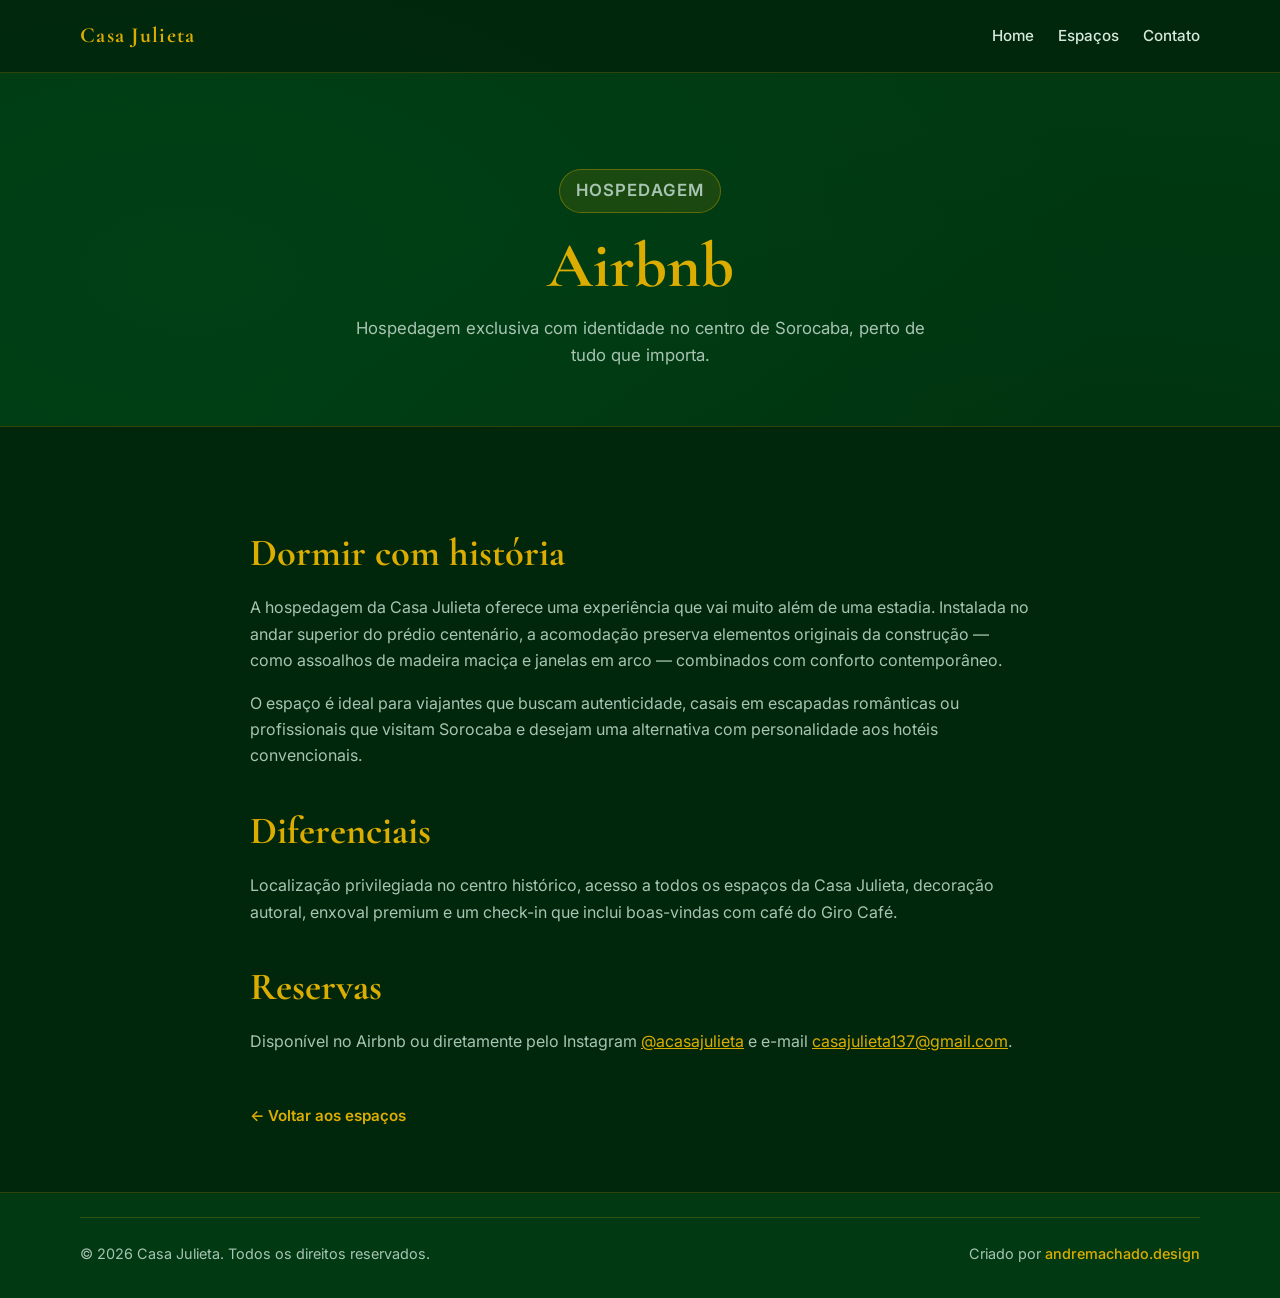
==== airbnb.html @ 2cb12a88 "feat: redesign elegante com páginas individuais, animações e Google Maps" ====
<!DOCTYPE html>
<html lang="pt-BR">
  <head>
    <meta charset="UTF-8" />
    <meta name="viewport" content="width=device-width, initial-scale=1.0" />
    <title>Hospedagem | Casa Julieta</title>
    <meta name="description" content="Hospedagem na Casa Julieta — Airbnb exclusivo com identidade no centro histórico de Sorocaba." />
    <link rel="preconnect" href="https://fonts.googleapis.com" />
    <link rel="preconnect" href="https://fonts.gstatic.com" crossorigin />
    <link href="https://fonts.googleapis.com/css2?family=Cormorant+Garamond:ital,wght@0,400;0,600;0,700;1,400&family=Inter:wght@400;500;600&display=swap" rel="stylesheet" />
    <link rel="stylesheet" href="styles.css" />
  </head>
  <body>
    <header class="site-header">
      <div class="container nav-bar">
        <a href="index.html" class="brand">Casa Julieta</a>
        <button class="menu-toggle" aria-label="Abrir menu">
          <span></span><span></span><span></span>
        </button>
        <nav class="main-nav">
          <a href="index.html">Home</a>
          <a href="index.html#espacos">Espaços</a>
          <a href="index.html#contato">Contato</a>
        </nav>
      </div>
    </header>

    <main>
      <section class="page-hero fade-up">
        <div class="container">
          <p class="tag">Hospedagem</p>
          <h1>Airbnb</h1>
          <p>Hospedagem exclusiva com identidade no centro de Sorocaba, perto de tudo que importa.</p>
        </div>
      </section>

      <section class="page-body section-alt">
        <div class="container fade-up">
          <h2>Dormir com história</h2>
          <p>
            A hospedagem da Casa Julieta oferece uma experiência que vai muito além de
            uma estadia. Instalada no andar superior do prédio centenário, a
            acomodação preserva elementos originais da construção — como assoalhos de
            madeira maciça e janelas em arco — combinados com conforto contemporâneo.
          </p>
          <p>
            O espaço é ideal para viajantes que buscam autenticidade, casais em
            escapadas românticas ou profissionais que visitam Sorocaba e desejam uma
            alternativa com personalidade aos hotéis convencionais.
          </p>

          <h2>Diferenciais</h2>
          <p>
            Localização privilegiada no centro histórico, acesso a todos os espaços da
            Casa Julieta, decoração autoral, enxoval premium e um check-in que
            inclui boas-vindas com café do Giro Café.
          </p>

          <h2>Reservas</h2>
          <p>
            Disponível no Airbnb ou diretamente pelo Instagram
            <a href="https://www.instagram.com/acasajulieta/" target="_blank" rel="noopener noreferrer" style="color: var(--gold);">@acasajulieta</a>
            e e-mail
            <a href="mailto:casajulieta137@gmail.com" style="color: var(--gold);">casajulieta137@gmail.com</a>.
          </p>

          <a href="index.html#espacos" class="back-link">&larr; Voltar aos espaços</a>
        </div>
      </section>
    </main>

    <footer class="site-footer">
      <div class="container footer-content">
        <p>&copy; <span id="year"></span> Casa Julieta. Todos os direitos reservados.</p>
        <p>Criado por <a href="https://andremachado.design" target="_blank" rel="noopener noreferrer">andremachado.design</a></p>
      </div>
    </footer>
    <script src="script.js"></script>
  </body>
</html>
---- styles.css ----
/* ===================================================
   Casa Julieta — Design System
   Verde veludo #003912 · Dourado #DBAD00
   =================================================== */

:root {
  --green: #003912;
  --green-deep: #00260c;
  --green-light: #004d1a;
  --green-soft: #d6e8dc;

  --gold: #DBAD00;
  --gold-light: #f5e7a3;
  --gold-dark: #b8920a;

  --bg: #003912;
  --bg-alt: #00260c;
  --text: #e8f2ec;
  --muted: #a8c4b2;
  --border: rgba(219, 173, 0, 0.22);
  --radius: 1rem;
}

/* ---- Reset ---- */
*, *::before, *::after { box-sizing: border-box; }
html { scroll-behavior: smooth; }
html, body { margin: 0; padding: 0; }

body {
  font-family: "Inter", system-ui, -apple-system, sans-serif;
  background: var(--bg);
  color: var(--text);
  line-height: 1.65;
  background-image:
    radial-gradient(ellipse at 15% 30%, rgba(0,77,26,0.35) 0%, transparent 60%),
    radial-gradient(ellipse at 85% 70%, rgba(0,38,12,0.45) 0%, transparent 60%);
  background-attachment: fixed;
  overflow-x: hidden;
}

img { max-width: 100%; display: block; }
a { color: inherit; }

/* ---- Typography ---- */
h1, h2, h3 {
  font-family: "Cormorant Garamond", Georgia, serif;
  font-weight: 700;
  line-height: 1.15;
}

.container {
  width: min(1120px, 90%);
  margin: 0 auto;
}

/* ---- Header ---- */
.site-header {
  position: sticky;
  top: 0;
  z-index: 100;
  background: rgba(0, 38, 12, 0.92);
  backdrop-filter: blur(14px);
  border-bottom: 1px solid var(--border);
  transition: background 0.4s;
}

.nav-bar {
  display: flex;
  align-items: center;
  justify-content: space-between;
  min-height: 72px;
}

.brand {
  font-family: "Cormorant Garamond", Georgia, serif;
  font-size: 1.35rem;
  font-weight: 700;
  color: var(--gold);
  text-decoration: none;
  letter-spacing: 0.06em;
  transition: opacity 0.3s;
}
.brand:hover { opacity: 0.8; }

.main-nav {
  display: flex;
  gap: 1.5rem;
}

.main-nav a {
  color: var(--green-soft);
  text-decoration: none;
  font-weight: 500;
  font-size: 0.95rem;
  position: relative;
  transition: color 0.3s;
}
.main-nav a::after {
  content: "";
  position: absolute;
  bottom: -4px;
  left: 0;
  width: 0;
  height: 1.5px;
  background: var(--gold);
  transition: width 0.35s ease;
}
.main-nav a:hover { color: var(--gold); }
.main-nav a:hover::after { width: 100%; }

/* Mobile menu */
.menu-toggle {
  display: none;
  background: none;
  border: none;
  cursor: pointer;
  flex-direction: column;
  gap: 5px;
  padding: 6px;
}
.menu-toggle span {
  display: block;
  width: 24px;
  height: 2px;
  background: var(--gold);
  border-radius: 2px;
  transition: transform 0.3s, opacity 0.3s;
}

/* ---- Hero ---- */
.hero {
  padding: 7rem 0 5rem;
  position: relative;
}

.hero-content {
  max-width: 720px;
}

.tag {
  display: inline-block;
  margin: 0 0 1.25rem;
  padding: 0.45rem 1rem;
  border-radius: 999px;
  background: rgba(219, 173, 0, 0.12);
  border: 1px solid rgba(219, 173, 0, 0.35);
  color: var(--gold);
  font-weight: 600;
  font-size: 0.8rem;
  letter-spacing: 0.06em;
  text-transform: uppercase;
}

h1 {
  font-size: clamp(2.6rem, 5vw, 4.2rem);
  color: var(--gold);
  margin: 0 0 1rem;
}

.hero-sub {
  color: var(--muted);
  font-size: 1.1rem;
  max-width: 56ch;
}

.hero-actions {
  margin-top: 2rem;
  display: flex;
  gap: 1rem;
  flex-wrap: wrap;
}

.hero-ornament {
  position: absolute;
  right: 5%;
  bottom: -40px;
  width: 180px;
  height: 180px;
  border-radius: 50%;
  border: 1px solid rgba(219, 173, 0, 0.12);
  pointer-events: none;
  animation: ornPulse 6s ease-in-out infinite;
}

@keyframes ornPulse {
  0%, 100% { transform: scale(1); opacity: 0.3; }
  50% { transform: scale(1.15); opacity: 0.08; }
}

/* ---- Buttons ---- */
.btn {
  display: inline-block;
  padding: 0.8rem 1.6rem;
  border-radius: var(--radius);
  font-weight: 600;
  font-size: 0.95rem;
  text-decoration: none;
  border: 1px solid transparent;
  cursor: pointer;
  transition: all 0.35s ease;
  position: relative;
  overflow: hidden;
}

.btn-gold {
  background: var(--gold);
  color: var(--green);
}
.btn-gold:hover {
  background: var(--gold-dark);
  transform: translateY(-2px);
  box-shadow: 0 6px 20px rgba(219, 173, 0, 0.25);
}

.btn-outline {
  background: transparent;
  color: var(--gold);
  border-color: var(--gold);
}
.btn-outline:hover {
  background: rgba(219, 173, 0, 0.1);
  transform: translateY(-2px);
  box-shadow: 0 6px 20px rgba(219, 173, 0, 0.12);
}

/* ---- Sections ---- */
.section {
  padding: 5.5rem 0;
}

.section-alt {
  background: var(--bg-alt);
  border-top: 1px solid var(--border);
  border-bottom: 1px solid var(--border);
}

.section-label {
  display: inline-block;
  font-size: 0.75rem;
  font-weight: 600;
  text-transform: uppercase;
  letter-spacing: 0.12em;
  color: var(--gold);
  margin-bottom: 0.6rem;
}

h2 {
  font-size: clamp(1.8rem, 3vw, 2.6rem);
  color: var(--gold);
  margin: 0 0 1.2rem;
}

.about-text {
  max-width: 68ch;
}
.about-text p {
  color: var(--muted);
}

/* ---- Grid / Cards ---- */
.grid {
  margin-top: 2rem;
  display: grid;
  grid-template-columns: repeat(auto-fit, minmax(280px, 1fr));
  gap: 1.25rem;
}

.card {
  display: flex;
  flex-direction: column;
  background: rgba(255, 255, 255, 0.04);
  border: 1px solid rgba(219, 173, 0, 0.2);
  border-radius: var(--radius);
  padding: 1.6rem;
  text-decoration: none;
  transition: transform 0.4s ease, border-color 0.3s, box-shadow 0.4s;
}
.card:hover {
  transform: translateY(-6px);
  border-color: var(--gold);
  box-shadow: 0 12px 32px rgba(219, 173, 0, 0.12);
}

.card-icon {
  font-size: 2rem;
  margin-bottom: 0.75rem;
  display: block;
  transition: transform 0.4s;
}
.card:hover .card-icon { transform: scale(1.15); }

.card h3 {
  font-size: 1.35rem;
  color: var(--gold);
  margin: 0 0 0.5rem;
}

.card p {
  color: var(--muted);
  margin: 0 0 auto;
  padding-bottom: 1rem;
}

.card-link {
  color: var(--gold);
  font-weight: 600;
  font-size: 0.9rem;
  opacity: 0;
  transform: translateX(-8px);
  transition: opacity 0.35s, transform 0.35s;
}
.card:hover .card-link {
  opacity: 1;
  transform: translateX(0);
}

.card-soon {
  border-style: dashed;
  opacity: 0.65;
}

/* ---- Map ---- */
.map-wrapper {
  margin-top: 2rem;
  border-radius: var(--radius);
  overflow: hidden;
  border: 1px solid var(--border);
}
.map-wrapper iframe {
  display: block;
  width: 100%;
}

/* ---- Contact ---- */
.contact-list {
  list-style: none;
  padding: 0;
  margin-top: 1.5rem;
}
.contact-list li {
  margin-bottom: 0.85rem;
  color: var(--muted);
}
.contact-list li strong {
  display: block;
  color: var(--text);
  font-size: 0.85rem;
  text-transform: uppercase;
  letter-spacing: 0.08em;
  margin-bottom: 0.15rem;
}
.contact-list a {
  color: var(--gold);
  text-decoration: none;
  font-weight: 500;
  transition: opacity 0.3s;
}
.contact-list a:hover { opacity: 0.75; }

/* ---- Footer ---- */
.site-footer {
  padding: 1.5rem 0 2rem;
}

.footer-content {
  display: flex;
  align-items: center;
  justify-content: space-between;
  flex-wrap: wrap;
  gap: 0.5rem;
  border-top: 1px solid var(--border);
  padding-top: 1.5rem;
  color: var(--muted);
  font-size: 0.9rem;
}
.footer-content p { margin: 0; }
.footer-content a {
  color: var(--gold);
  text-decoration: none;
  font-weight: 500;
  transition: opacity 0.3s;
}
.footer-content a:hover { opacity: 0.75; }

/* ---- Sub-page layout ---- */
.page-hero {
  padding: 6rem 0 3.5rem;
  text-align: center;
}
.page-hero .tag { margin-bottom: 1rem; }
.page-hero h1 { margin-bottom: 0.75rem; }
.page-hero p {
  max-width: 52ch;
  margin: 0 auto;
  color: var(--muted);
  font-size: 1.05rem;
}

.page-body {
  padding: 4rem 0;
}
.page-body .container {
  max-width: 780px;
}
.page-body p {
  color: var(--muted);
  margin-bottom: 1rem;
}
.page-body h2 {
  margin-top: 2.5rem;
}

.back-link {
  display: inline-flex;
  align-items: center;
  gap: 0.4rem;
  color: var(--gold);
  text-decoration: none;
  font-weight: 600;
  font-size: 0.95rem;
  margin-top: 2rem;
  transition: gap 0.3s;
}
.back-link:hover { gap: 0.7rem; }

/* ---- Animations ---- */
.fade-up {
  opacity: 0;
  transform: translateY(30px);
  transition: opacity 0.7s ease, transform 0.7s ease;
}
.fade-up.visible {
  opacity: 1;
  transform: translateY(0);
}

/* stagger children */
.grid .fade-up:nth-child(2) { transition-delay: 0.08s; }
.grid .fade-up:nth-child(3) { transition-delay: 0.16s; }
.grid .fade-up:nth-child(4) { transition-delay: 0.24s; }
.grid .fade-up:nth-child(5) { transition-delay: 0.32s; }
.grid .fade-up:nth-child(6) { transition-delay: 0.40s; }

/* page transition */
body {
  animation: pageIn 0.5s ease both;
}
@keyframes pageIn {
  from { opacity: 0; transform: translateY(12px); }
  to   { opacity: 1; transform: translateY(0); }
}

/* ---- Responsive ---- */
@media (max-width: 768px) {
  .menu-toggle { display: flex; }

  .main-nav {
    position: fixed;
    inset: 0;
    background: rgba(0, 38, 12, 0.97);
    backdrop-filter: blur(12px);
    flex-direction: column;
    align-items: center;
    justify-content: center;
    gap: 2rem;
    opacity: 0;
    pointer-events: none;
    transition: opacity 0.4s;
    z-index: 99;
  }
  .main-nav.open {
    opacity: 1;
    pointer-events: all;
  }
  .main-nav a {
    font-size: 1.3rem;
  }

  .hero { padding: 5rem 0 3.5rem; }
  h1 { font-size: clamp(2rem, 6vw, 3rem); }
  .hero-ornament { display: none; }

  .grid {
    grid-template-columns: 1fr;
  }

  .footer-content {
    flex-direction: column;
    text-align: center;
  }
}
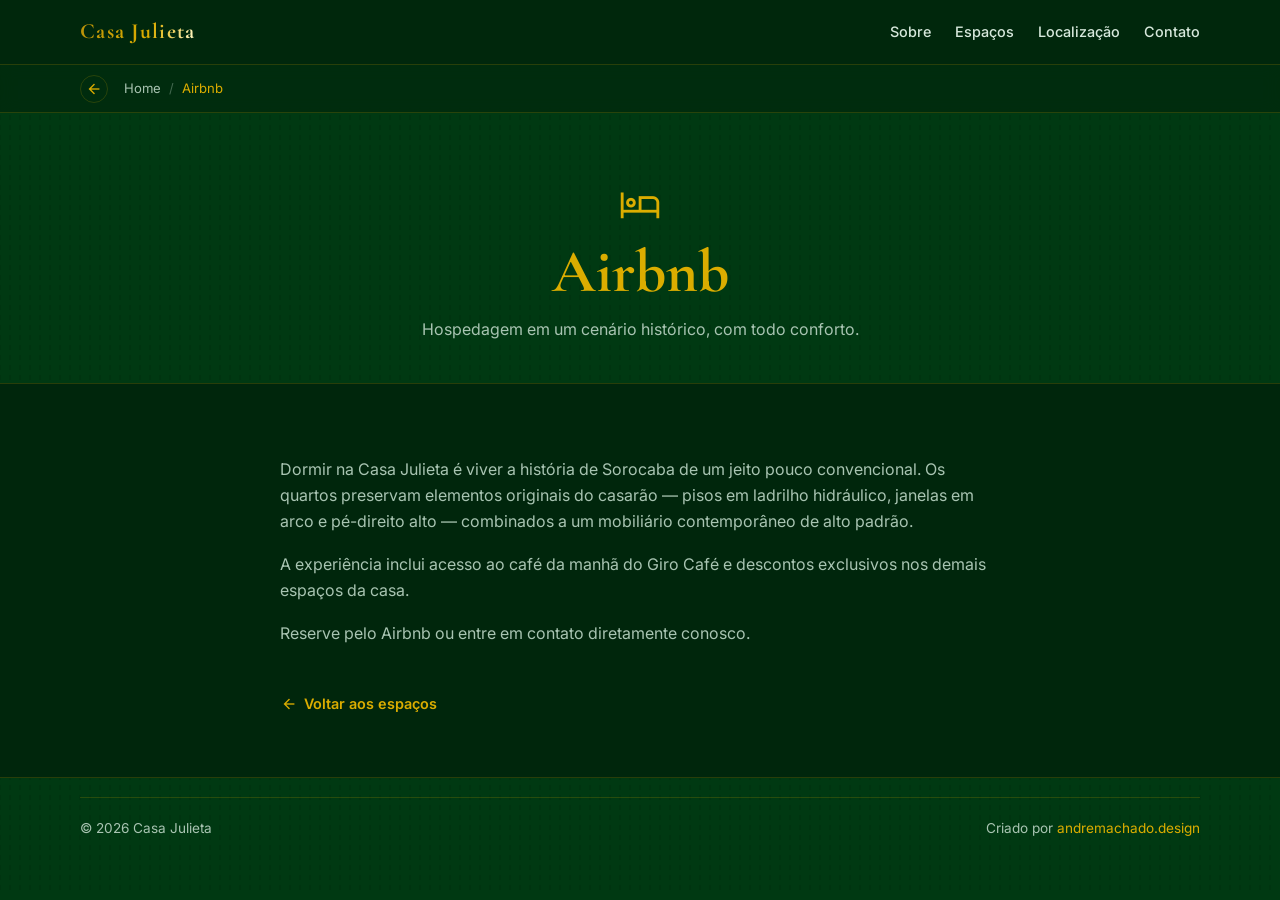
==== commit 9f2ef311: "Redesign: velvet canvas, button glow, breadcrumb, Material icons, minimalista" ====
--- a/airbnb.html
+++ b/airbnb.html
@@ -1,80 +1,71 @@
 <!DOCTYPE html>
 <html lang="pt-BR">
-  <head>
-    <meta charset="UTF-8" />
-    <meta name="viewport" content="width=device-width, initial-scale=1.0" />
-    <title>Hospedagem | Casa Julieta</title>
-    <meta name="description" content="Hospedagem na Casa Julieta — Airbnb exclusivo com identidade no centro histórico de Sorocaba." />
-    <link rel="preconnect" href="https://fonts.googleapis.com" />
-    <link rel="preconnect" href="https://fonts.gstatic.com" crossorigin />
-    <link href="https://fonts.googleapis.com/css2?family=Cormorant+Garamond:ital,wght@0,400;0,600;0,700;1,400&family=Inter:wght@400;500;600&display=swap" rel="stylesheet" />
-    <link rel="stylesheet" href="styles.css" />
-  </head>
-  <body>
-    <header class="site-header">
-      <div class="container nav-bar">
-        <a href="index.html" class="brand">Casa Julieta</a>
-        <button class="menu-toggle" aria-label="Abrir menu">
-          <span></span><span></span><span></span>
-        </button>
-        <nav class="main-nav">
-          <a href="index.html">Home</a>
-          <a href="index.html#espacos">Espaços</a>
-          <a href="index.html#contato">Contato</a>
-        </nav>
+<head>
+  <meta charset="UTF-8" />
+  <meta name="viewport" content="width=device-width, initial-scale=1.0" />
+  <title>Airbnb — Casa Julieta</title>
+  <link rel="preconnect" href="https://fonts.googleapis.com" />
+  <link rel="preconnect" href="https://fonts.gstatic.com" crossorigin />
+  <link href="https://fonts.googleapis.com/css2?family=Cormorant+Garamond:wght@400;600;700&family=Inter:wght@400;500;600;700&display=swap" rel="stylesheet" />
+  <link rel="stylesheet" href="styles.css" />
+</head>
+<body>
+  <canvas id="velvet-canvas"></canvas>
+
+  <header class="site-header">
+    <div class="container nav-bar">
+      <a href="index.html" class="brand">Casa Julieta</a>
+      <nav class="main-nav" id="nav">
+        <a href="index.html#sobre">Sobre</a>
+        <a href="index.html#espacos">Espaços</a>
+        <a href="index.html#localizacao">Localização</a>
+        <a href="index.html#contato">Contato</a>
+      </nav>
+      <button class="menu-toggle" id="menuToggle" aria-label="Menu">
+        <span></span><span></span><span></span>
+      </button>
+    </div>
+  </header>
+
+  <div class="breadcrumb-bar">
+    <div class="container">
+      <nav class="breadcrumb">
+        <a href="index.html" class="back-arrow"><span class="icon" style="font-size:18px">arrow_back</span></a>
+        <a href="index.html">Home</a>
+        <span class="sep">/</span>
+        <span class="current">Airbnb</span>
+      </nav>
+    </div>
+  </div>
+
+  <main>
+    <section class="page-hero fade-up">
+      <div class="container">
+        <span class="icon" style="font-size:42px;color:var(--gold);display:block;margin-bottom:0.6rem">hotel</span>
+        <h1>Airbnb</h1>
+        <p>Hospedagem em um cenário histórico, com todo conforto.</p>
       </div>
-    </header>
+    </section>
 
-    <main>
-      <section class="page-hero fade-up">
-        <div class="container">
-          <p class="tag">Hospedagem</p>
-          <h1>Airbnb</h1>
-          <p>Hospedagem exclusiva com identidade no centro de Sorocaba, perto de tudo que importa.</p>
-        </div>
-      </section>
+    <section class="page-body section-alt">
+      <div class="container fade-up">
+        <p>Dormir na Casa Julieta é viver a história de Sorocaba de um jeito pouco convencional. Os quartos preservam elementos originais do casarão — pisos em ladrilho hidráulico, janelas em arco e pé-direito alto — combinados a um mobiliário contemporâneo de alto padrão.</p>
+        <p>A experiência inclui acesso ao café da manhã do Giro Café e descontos exclusivos nos demais espaços da casa.</p>
+        <p>Reserve pelo Airbnb ou entre em contato diretamente conosco.</p>
+        <a href="index.html#espacos" class="back-link">
+          <span class="icon" style="font-size:18px">arrow_back</span> Voltar aos espaços
+        </a>
+      </div>
+    </section>
+  </main>
 
-      <section class="page-body section-alt">
-        <div class="container fade-up">
-          <h2>Dormir com história</h2>
-          <p>
-            A hospedagem da Casa Julieta oferece uma experiência que vai muito além de
-            uma estadia. Instalada no andar superior do prédio centenário, a
-            acomodação preserva elementos originais da construção — como assoalhos de
-            madeira maciça e janelas em arco — combinados com conforto contemporâneo.
-          </p>
-          <p>
-            O espaço é ideal para viajantes que buscam autenticidade, casais em
-            escapadas românticas ou profissionais que visitam Sorocaba e desejam uma
-            alternativa com personalidade aos hotéis convencionais.
-          </p>
+  <footer class="site-footer">
+    <div class="container footer-content">
+      <p>&copy; <span id="year"></span> Casa Julieta</p>
+      <p>Criado por <a href="https://andremachado.design" target="_blank" rel="noopener">andremachado.design</a></p>
+    </div>
+  </footer>
 
-          <h2>Diferenciais</h2>
-          <p>
-            Localização privilegiada no centro histórico, acesso a todos os espaços da
-            Casa Julieta, decoração autoral, enxoval premium e um check-in que
-            inclui boas-vindas com café do Giro Café.
-          </p>
-
-          <h2>Reservas</h2>
-          <p>
-            Disponível no Airbnb ou diretamente pelo Instagram
-            <a href="https://www.instagram.com/acasajulieta/" target="_blank" rel="noopener noreferrer" style="color: var(--gold);">@acasajulieta</a>
-            e e-mail
-            <a href="mailto:casajulieta137@gmail.com" style="color: var(--gold);">casajulieta137@gmail.com</a>.
-          </p>
-
-          <a href="index.html#espacos" class="back-link">&larr; Voltar aos espaços</a>
-        </div>
-      </section>
-    </main>
-
-    <footer class="site-footer">
-      <div class="container footer-content">
-        <p>&copy; <span id="year"></span> Casa Julieta. Todos os direitos reservados.</p>
-        <p>Criado por <a href="https://andremachado.design" target="_blank" rel="noopener noreferrer">andremachado.design</a></p>
-      </div>
-    </footer>
-    <script src="script.js"></script>
-  </body>
+  <script src="script.js"></script>
+</body>
 </html>
--- a/styles.css
+++ b/styles.css
@@ -1,7 +1,9 @@
 /* ===================================================
-   Casa Julieta — Design System
+   Casa Julieta — Minimal Luxury Design System
    Verde veludo #003912 · Dourado #DBAD00
    =================================================== */
+
+@import url('https://fonts.googleapis.com/css2?family=Material+Symbols+Outlined:opsz,wght,FILL,GRAD@20..48,100..700,0..1,-50..200&display=swap');
 
 :root {
   --green: #003912;
@@ -17,8 +19,8 @@
   --bg-alt: #00260c;
   --text: #e8f2ec;
   --muted: #a8c4b2;
-  --border: rgba(219, 173, 0, 0.22);
-  --radius: 1rem;
+  --border: rgba(219, 173, 0, 0.18);
+  --radius: 0.75rem;
 }
 
 /* ---- Reset ---- */
@@ -31,15 +33,43 @@
   background: var(--bg);
   color: var(--text);
   line-height: 1.65;
-  background-image:
-    radial-gradient(ellipse at 15% 30%, rgba(0,77,26,0.35) 0%, transparent 60%),
-    radial-gradient(ellipse at 85% 70%, rgba(0,38,12,0.45) 0%, transparent 60%);
-  background-attachment: fixed;
   overflow-x: hidden;
+  position: relative;
+}
+
+/* Velvet canvas — rendered by JS behind everything */
+#velvet-canvas {
+  position: fixed;
+  inset: 0;
+  z-index: 0;
+  pointer-events: none;
+}
+
+/* Everything else sits above the canvas */
+.site-header, main, .site-footer, .breadcrumb-bar {
+  position: relative;
+  z-index: 1;
 }
 
 img { max-width: 100%; display: block; }
 a { color: inherit; }
+
+/* ---- Material Icon helper ---- */
+.icon {
+  font-family: 'Material Symbols Outlined';
+  font-weight: normal;
+  font-style: normal;
+  font-size: 24px;
+  line-height: 1;
+  letter-spacing: normal;
+  text-transform: none;
+  display: inline-block;
+  white-space: nowrap;
+  word-wrap: normal;
+  direction: ltr;
+  -webkit-font-smoothing: antialiased;
+  font-feature-settings: 'liga';
+}
 
 /* ---- Typography ---- */
 h1, h2, h3 {
@@ -61,26 +91,44 @@
   background: rgba(0, 38, 12, 0.92);
   backdrop-filter: blur(14px);
   border-bottom: 1px solid var(--border);
-  transition: background 0.4s;
 }
 
 .nav-bar {
   display: flex;
   align-items: center;
   justify-content: space-between;
-  min-height: 72px;
-}
-
+  min-height: 64px;
+}
+
+/* Brand with gold shimmer effect */
 .brand {
   font-family: "Cormorant Garamond", Georgia, serif;
   font-size: 1.35rem;
   font-weight: 700;
-  color: var(--gold);
   text-decoration: none;
   letter-spacing: 0.06em;
-  transition: opacity 0.3s;
-}
-.brand:hover { opacity: 0.8; }
+  position: relative;
+  background: linear-gradient(
+    105deg,
+    var(--gold-dark) 0%,
+    var(--gold) 25%,
+    #fff5c0 40%,
+    var(--gold) 55%,
+    var(--gold-dark) 80%,
+    var(--gold) 100%
+  );
+  background-size: 250% 100%;
+  -webkit-background-clip: text;
+  background-clip: text;
+  -webkit-text-fill-color: transparent;
+  animation: goldShimmer 4s ease-in-out infinite;
+}
+
+@keyframes goldShimmer {
+  0%   { background-position: 100% 50%; }
+  50%  { background-position: 0% 50%; }
+  100% { background-position: 100% 50%; }
+}
 
 .main-nav {
   display: flex;
@@ -91,19 +139,17 @@
   color: var(--green-soft);
   text-decoration: none;
   font-weight: 500;
-  font-size: 0.95rem;
+  font-size: 0.9rem;
   position: relative;
   transition: color 0.3s;
 }
 .main-nav a::after {
   content: "";
   position: absolute;
-  bottom: -4px;
-  left: 0;
-  width: 0;
-  height: 1.5px;
+  bottom: -4px; left: 0;
+  width: 0; height: 1px;
   background: var(--gold);
-  transition: width 0.35s ease;
+  transition: width 0.3s ease;
 }
 .main-nav a:hover { color: var(--gold); }
 .main-nav a:hover::after { width: 100%; }
@@ -120,96 +166,132 @@
 }
 .menu-toggle span {
   display: block;
-  width: 24px;
-  height: 2px;
+  width: 22px; height: 2px;
   background: var(--gold);
   border-radius: 2px;
   transition: transform 0.3s, opacity 0.3s;
 }
 
+/* ---- Breadcrumb ---- */
+.breadcrumb-bar {
+  padding: 0.6rem 0;
+  border-bottom: 1px solid var(--border);
+  background: rgba(0, 38, 12, 0.6);
+  backdrop-filter: blur(8px);
+}
+
+.breadcrumb {
+  display: flex;
+  align-items: center;
+  gap: 0.5rem;
+  font-size: 0.82rem;
+  color: var(--muted);
+}
+
+.breadcrumb a {
+  color: var(--muted);
+  text-decoration: none;
+  transition: color 0.2s;
+}
+.breadcrumb a:hover { color: var(--gold); }
+
+.breadcrumb .sep { opacity: 0.4; }
+.breadcrumb .current { color: var(--gold); }
+
+.breadcrumb .back-arrow {
+  display: inline-flex;
+  align-items: center;
+  justify-content: center;
+  width: 28px; height: 28px;
+  border-radius: 50%;
+  border: 1px solid var(--border);
+  color: var(--gold);
+  margin-right: 0.5rem;
+  transition: background 0.2s, border-color 0.2s;
+  text-decoration: none;
+  font-size: 18px;
+}
+.breadcrumb .back-arrow:hover {
+  background: rgba(219, 173, 0, 0.1);
+  border-color: var(--gold);
+}
+
 /* ---- Hero ---- */
 .hero {
-  padding: 7rem 0 5rem;
-  position: relative;
-}
-
-.hero-content {
-  max-width: 720px;
-}
+  padding: 6rem 0 4rem;
+}
+
+.hero-content { max-width: 680px; }
 
 .tag {
   display: inline-block;
-  margin: 0 0 1.25rem;
-  padding: 0.45rem 1rem;
+  margin: 0 0 1rem;
+  padding: 0.35rem 0.85rem;
   border-radius: 999px;
-  background: rgba(219, 173, 0, 0.12);
-  border: 1px solid rgba(219, 173, 0, 0.35);
+  background: rgba(219, 173, 0, 0.1);
+  border: 1px solid rgba(219, 173, 0, 0.3);
   color: var(--gold);
   font-weight: 600;
-  font-size: 0.8rem;
-  letter-spacing: 0.06em;
+  font-size: 0.75rem;
+  letter-spacing: 0.08em;
   text-transform: uppercase;
 }
 
 h1 {
-  font-size: clamp(2.6rem, 5vw, 4.2rem);
-  color: var(--gold);
-  margin: 0 0 1rem;
+  font-size: clamp(2.4rem, 5vw, 3.8rem);
+  color: var(--gold);
+  margin: 0 0 0.8rem;
 }
 
 .hero-sub {
   color: var(--muted);
-  font-size: 1.1rem;
-  max-width: 56ch;
+  font-size: 1.05rem;
+  max-width: 52ch;
 }
 
 .hero-actions {
-  margin-top: 2rem;
+  margin-top: 1.8rem;
   display: flex;
   gap: 1rem;
   flex-wrap: wrap;
 }
 
-.hero-ornament {
-  position: absolute;
-  right: 5%;
-  bottom: -40px;
-  width: 180px;
-  height: 180px;
-  border-radius: 50%;
-  border: 1px solid rgba(219, 173, 0, 0.12);
-  pointer-events: none;
-  animation: ornPulse 6s ease-in-out infinite;
-}
-
-@keyframes ornPulse {
-  0%, 100% { transform: scale(1); opacity: 0.3; }
-  50% { transform: scale(1.15); opacity: 0.08; }
-}
-
-/* ---- Buttons ---- */
+/* ---- Buttons with cursor-follow glow ---- */
 .btn {
   display: inline-block;
-  padding: 0.8rem 1.6rem;
+  padding: 0.75rem 1.5rem;
   border-radius: var(--radius);
   font-weight: 600;
-  font-size: 0.95rem;
+  font-size: 0.9rem;
   text-decoration: none;
   border: 1px solid transparent;
   cursor: pointer;
-  transition: all 0.35s ease;
   position: relative;
   overflow: hidden;
-}
+  transition: transform 0.2s ease, box-shadow 0.2s ease;
+}
+
+.btn .glow {
+  position: absolute;
+  width: 120px; height: 120px;
+  border-radius: 50%;
+  background: radial-gradient(circle, rgba(255,255,255,0.55) 0%, transparent 70%);
+  pointer-events: none;
+  transform: translate(-50%, -50%);
+  opacity: 0;
+  transition: opacity 0.05s;
+  mix-blend-mode: overlay;
+}
+
+.btn:hover .glow { opacity: 1; }
 
 .btn-gold {
   background: var(--gold);
   color: var(--green);
 }
 .btn-gold:hover {
-  background: var(--gold-dark);
-  transform: translateY(-2px);
-  box-shadow: 0 6px 20px rgba(219, 173, 0, 0.25);
+  transform: translateY(-1px);
+  box-shadow: 0 4px 16px rgba(219, 173, 0, 0.3);
 }
 
 .btn-outline {
@@ -218,14 +300,13 @@
   border-color: var(--gold);
 }
 .btn-outline:hover {
-  background: rgba(219, 173, 0, 0.1);
-  transform: translateY(-2px);
-  box-shadow: 0 6px 20px rgba(219, 173, 0, 0.12);
+  transform: translateY(-1px);
+  box-shadow: 0 4px 16px rgba(219, 173, 0, 0.15);
 }
 
 /* ---- Sections ---- */
 .section {
-  padding: 5.5rem 0;
+  padding: 5rem 0;
 }
 
 .section-alt {
@@ -236,78 +317,77 @@
 
 .section-label {
   display: inline-block;
-  font-size: 0.75rem;
+  font-size: 0.7rem;
   font-weight: 600;
   text-transform: uppercase;
-  letter-spacing: 0.12em;
-  color: var(--gold);
-  margin-bottom: 0.6rem;
+  letter-spacing: 0.14em;
+  color: var(--gold);
+  margin-bottom: 0.4rem;
 }
 
 h2 {
-  font-size: clamp(1.8rem, 3vw, 2.6rem);
-  color: var(--gold);
-  margin: 0 0 1.2rem;
-}
-
-.about-text {
-  max-width: 68ch;
-}
-.about-text p {
-  color: var(--muted);
-}
+  font-size: clamp(1.8rem, 3vw, 2.4rem);
+  color: var(--gold);
+  margin: 0 0 1rem;
+}
+
+.about-text { max-width: 62ch; }
+.about-text p { color: var(--muted); }
 
 /* ---- Grid / Cards ---- */
 .grid {
   margin-top: 2rem;
   display: grid;
   grid-template-columns: repeat(auto-fit, minmax(280px, 1fr));
-  gap: 1.25rem;
+  gap: 1.1rem;
 }
 
 .card {
   display: flex;
   flex-direction: column;
-  background: rgba(255, 255, 255, 0.04);
-  border: 1px solid rgba(219, 173, 0, 0.2);
+  background: rgba(255, 255, 255, 0.03);
+  border: 1px solid rgba(219, 173, 0, 0.15);
   border-radius: var(--radius);
-  padding: 1.6rem;
-  text-decoration: none;
-  transition: transform 0.4s ease, border-color 0.3s, box-shadow 0.4s;
+  padding: 1.5rem;
+  text-decoration: none;
+  transition: transform 0.35s ease, border-color 0.25s, box-shadow 0.35s;
 }
 .card:hover {
-  transform: translateY(-6px);
+  transform: translateY(-5px);
   border-color: var(--gold);
-  box-shadow: 0 12px 32px rgba(219, 173, 0, 0.12);
+  box-shadow: 0 10px 28px rgba(219, 173, 0, 0.1);
 }
 
 .card-icon {
-  font-size: 2rem;
-  margin-bottom: 0.75rem;
+  font-size: 28px;
+  color: var(--gold);
+  margin-bottom: 0.6rem;
   display: block;
-  transition: transform 0.4s;
-}
-.card:hover .card-icon { transform: scale(1.15); }
+  opacity: 0.85;
+  transition: transform 0.3s, opacity 0.3s;
+}
+.card:hover .card-icon { transform: scale(1.1); opacity: 1; }
 
 .card h3 {
-  font-size: 1.35rem;
-  color: var(--gold);
-  margin: 0 0 0.5rem;
+  font-size: 1.25rem;
+  color: var(--gold);
+  margin: 0 0 0.4rem;
 }
 
 .card p {
   color: var(--muted);
   margin: 0 0 auto;
-  padding-bottom: 1rem;
+  padding-bottom: 0.8rem;
+  font-size: 0.92rem;
 }
 
 .card-link {
   color: var(--gold);
   font-weight: 600;
-  font-size: 0.9rem;
+  font-size: 0.85rem;
   opacity: 0;
-  transform: translateX(-8px);
-  transition: opacity 0.35s, transform 0.35s;
+  transform: translateX(-6px);
+  transition: opacity 0.3s, transform 0.3s;
 }
 .card:hover .card-link {
   opacity: 1;
@@ -316,51 +396,45 @@
 
 .card-soon {
   border-style: dashed;
-  opacity: 0.65;
+  opacity: 0.55;
 }
 
 /* ---- Map ---- */
 .map-wrapper {
-  margin-top: 2rem;
+  margin-top: 1.5rem;
   border-radius: var(--radius);
   overflow: hidden;
   border: 1px solid var(--border);
 }
-.map-wrapper iframe {
-  display: block;
-  width: 100%;
-}
+.map-wrapper iframe { display: block; width: 100%; }
 
 /* ---- Contact ---- */
 .contact-list {
   list-style: none;
   padding: 0;
-  margin-top: 1.5rem;
+  margin-top: 1rem;
 }
 .contact-list li {
-  margin-bottom: 0.85rem;
+  margin-bottom: 0.75rem;
   color: var(--muted);
 }
 .contact-list li strong {
   display: block;
   color: var(--text);
-  font-size: 0.85rem;
+  font-size: 0.8rem;
   text-transform: uppercase;
   letter-spacing: 0.08em;
-  margin-bottom: 0.15rem;
+  margin-bottom: 0.1rem;
 }
 .contact-list a {
   color: var(--gold);
   text-decoration: none;
-  font-weight: 500;
-  transition: opacity 0.3s;
+  transition: opacity 0.2s;
 }
 .contact-list a:hover { opacity: 0.75; }
 
 /* ---- Footer ---- */
-.site-footer {
-  padding: 1.5rem 0 2rem;
-}
+.site-footer { padding: 1.2rem 0 1.5rem; }
 
 .footer-content {
   display: flex;
@@ -369,84 +443,68 @@
   flex-wrap: wrap;
   gap: 0.5rem;
   border-top: 1px solid var(--border);
-  padding-top: 1.5rem;
-  color: var(--muted);
-  font-size: 0.9rem;
+  padding-top: 1.2rem;
+  color: var(--muted);
+  font-size: 0.85rem;
 }
 .footer-content p { margin: 0; }
 .footer-content a {
   color: var(--gold);
   text-decoration: none;
-  font-weight: 500;
-  transition: opacity 0.3s;
+  transition: opacity 0.2s;
 }
 .footer-content a:hover { opacity: 0.75; }
 
 /* ---- Sub-page layout ---- */
 .page-hero {
-  padding: 6rem 0 3.5rem;
+  padding: 4.5rem 0 2.5rem;
   text-align: center;
 }
-.page-hero .tag { margin-bottom: 1rem; }
-.page-hero h1 { margin-bottom: 0.75rem; }
+.page-hero h1 { margin-bottom: 0.6rem; }
 .page-hero p {
-  max-width: 52ch;
+  max-width: 48ch;
   margin: 0 auto;
   color: var(--muted);
-  font-size: 1.05rem;
-}
-
-.page-body {
-  padding: 4rem 0;
-}
-.page-body .container {
-  max-width: 780px;
-}
-.page-body p {
-  color: var(--muted);
-  margin-bottom: 1rem;
-}
-.page-body h2 {
-  margin-top: 2.5rem;
-}
+  font-size: 1rem;
+}
+
+.page-body { padding: 3.5rem 0; }
+.page-body .container { max-width: 720px; }
+.page-body p { color: var(--muted); margin-bottom: 0.9rem; }
 
 .back-link {
   display: inline-flex;
   align-items: center;
-  gap: 0.4rem;
+  gap: 0.35rem;
   color: var(--gold);
   text-decoration: none;
   font-weight: 600;
-  font-size: 0.95rem;
+  font-size: 0.9rem;
   margin-top: 2rem;
-  transition: gap 0.3s;
-}
-.back-link:hover { gap: 0.7rem; }
+  transition: gap 0.25s;
+}
+.back-link:hover { gap: 0.6rem; }
 
 /* ---- Animations ---- */
 .fade-up {
   opacity: 0;
-  transform: translateY(30px);
-  transition: opacity 0.7s ease, transform 0.7s ease;
+  transform: translateY(24px);
+  transition: opacity 0.65s ease, transform 0.65s ease;
 }
 .fade-up.visible {
   opacity: 1;
   transform: translateY(0);
 }
 
-/* stagger children */
-.grid .fade-up:nth-child(2) { transition-delay: 0.08s; }
-.grid .fade-up:nth-child(3) { transition-delay: 0.16s; }
-.grid .fade-up:nth-child(4) { transition-delay: 0.24s; }
-.grid .fade-up:nth-child(5) { transition-delay: 0.32s; }
-.grid .fade-up:nth-child(6) { transition-delay: 0.40s; }
-
-/* page transition */
-body {
-  animation: pageIn 0.5s ease both;
-}
+.grid .fade-up:nth-child(2) { transition-delay: 0.07s; }
+.grid .fade-up:nth-child(3) { transition-delay: 0.14s; }
+.grid .fade-up:nth-child(4) { transition-delay: 0.21s; }
+.grid .fade-up:nth-child(5) { transition-delay: 0.28s; }
+.grid .fade-up:nth-child(6) { transition-delay: 0.35s; }
+
+body { animation: pageIn 0.45s ease both; }
 @keyframes pageIn {
-  from { opacity: 0; transform: translateY(12px); }
+  from { opacity: 0; transform: translateY(10px); }
   to   { opacity: 1; transform: translateY(0); }
 }
 
@@ -465,27 +523,15 @@
     gap: 2rem;
     opacity: 0;
     pointer-events: none;
-    transition: opacity 0.4s;
+    transition: opacity 0.35s;
     z-index: 99;
   }
-  .main-nav.open {
-    opacity: 1;
-    pointer-events: all;
-  }
-  .main-nav a {
-    font-size: 1.3rem;
-  }
-
-  .hero { padding: 5rem 0 3.5rem; }
-  h1 { font-size: clamp(2rem, 6vw, 3rem); }
-  .hero-ornament { display: none; }
-
-  .grid {
-    grid-template-columns: 1fr;
-  }
-
-  .footer-content {
-    flex-direction: column;
-    text-align: center;
-  }
-}
+  .main-nav.open { opacity: 1; pointer-events: all; }
+  .main-nav a { font-size: 1.2rem; }
+
+  .hero { padding: 4.5rem 0 3rem; }
+  h1 { font-size: clamp(2rem, 7vw, 2.8rem); }
+
+  .grid { grid-template-columns: 1fr; }
+  .footer-content { flex-direction: column; text-align: center; }
+}
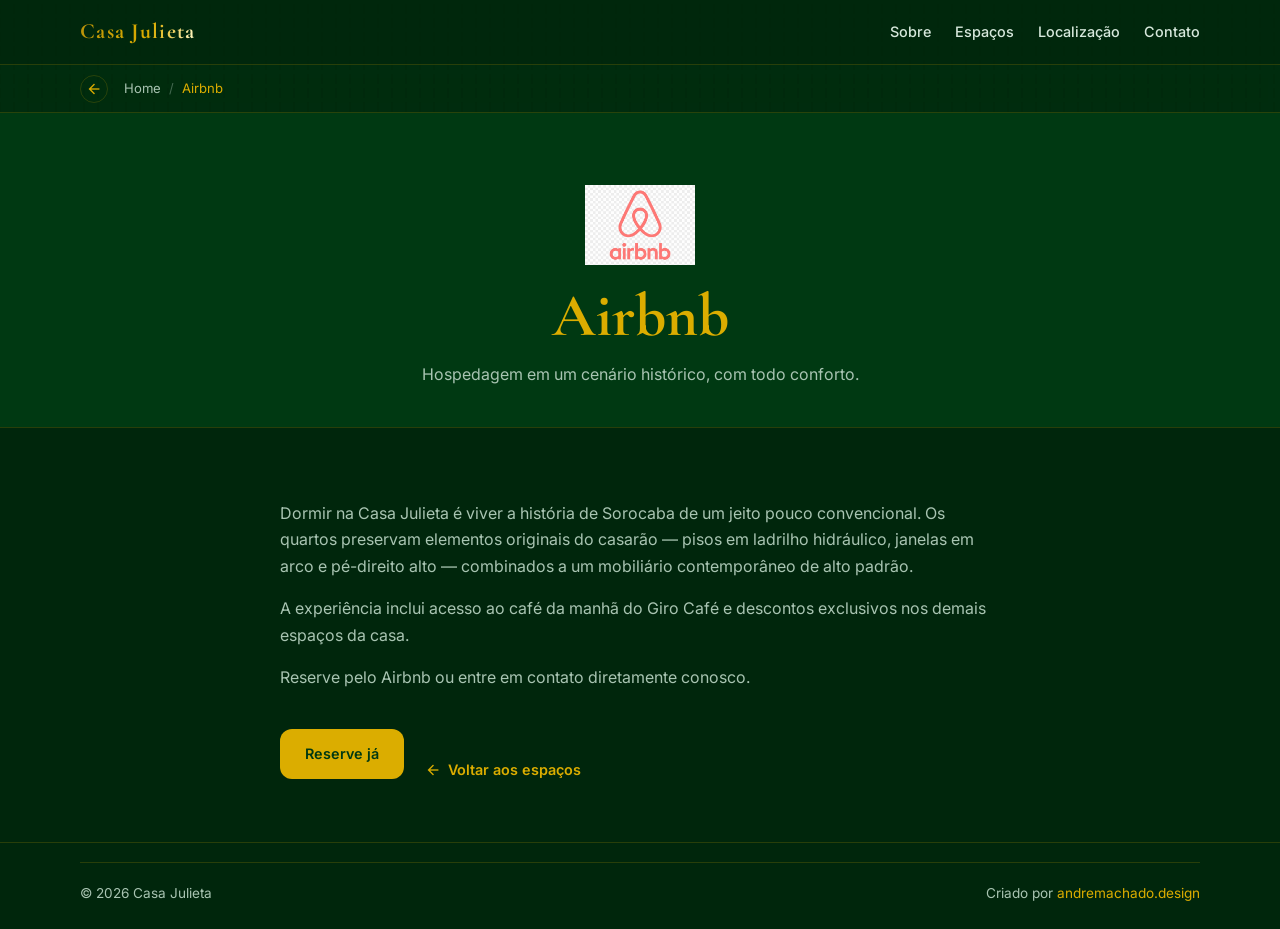
==== commit 890141ac: "Airbnb: logo + botão Reserve já com link, atualiza index e subpágina" ====
--- a/airbnb.html
+++ b/airbnb.html
@@ -41,7 +41,7 @@
   <main>
     <section class="page-hero fade-up">
       <div class="container">
-        <span class="icon" style="font-size:42px;color:var(--gold);display:block;margin-bottom:0.6rem">hotel</span>
+        <img src="img/airbnb-logo.png" alt="Airbnb" style="max-height:80px;margin:0 auto 1rem;display:block" />
         <h1>Airbnb</h1>
         <p>Hospedagem em um cenário histórico, com todo conforto.</p>
       </div>
@@ -52,7 +52,8 @@
         <p>Dormir na Casa Julieta é viver a história de Sorocaba de um jeito pouco convencional. Os quartos preservam elementos originais do casarão — pisos em ladrilho hidráulico, janelas em arco e pé-direito alto — combinados a um mobiliário contemporâneo de alto padrão.</p>
         <p>A experiência inclui acesso ao café da manhã do Giro Café e descontos exclusivos nos demais espaços da casa.</p>
         <p>Reserve pelo Airbnb ou entre em contato diretamente conosco.</p>
-        <a href="index.html#espacos" class="back-link">
+        <a href="https://www.airbnb.com.br/rooms/17266741?check_in=2026-04-16&check_out=2026-04-17&guests=1&adults=1&s=67&unique_share_id=8e41a47e-fdcd-4101-91ab-4ace02b88892" target="_blank" rel="noopener" class="btn btn-gold" style="margin-top:1.5rem;margin-right:1rem">Reserve já</a>
+        <a href="index.html#giro-bar" class="back-link">
           <span class="icon" style="font-size:18px">arrow_back</span> Voltar aos espaços
         </a>
       </div>
--- a/styles.css
+++ b/styles.css
@@ -46,9 +46,15 @@
 }
 
 /* Everything else sits above the canvas */
-.site-header, main, .site-footer, .breadcrumb-bar {
+.site-header, .site-footer, .breadcrumb-bar {
   position: relative;
   z-index: 1;
+}
+
+main {
+  position: relative;
+  z-index: 5;
+  background: var(--bg);
 }
 
 img { max-width: 100%; display: block; }
@@ -216,17 +222,99 @@
   border-color: var(--gold);
 }
 
-/* ---- Hero ---- */
+/* ==== Hero Section ==== */
 .hero {
-  padding: 6rem 0 4rem;
-}
-
-.hero-content { max-width: 680px; }
+  position: relative;
+  z-index: 1;
+  min-height: 100vh;
+  display: flex;
+  flex-direction: column;
+  align-items: center;
+  justify-content: center;
+  text-align: center;
+  padding: 2rem;
+  padding-bottom: 8rem;
+}
+
+.hero-title {
+  font-family: "Cormorant Garamond", Georgia, serif;
+  font-size: clamp(5rem, 14vw, 12rem);
+  font-weight: 700;
+  line-height: 1.2;
+  margin: 0 0 2.5rem;
+  padding-bottom: 0.15em;
+  position: relative;
+  cursor: default;
+
+  /* Base dark gold color */
+  color: var(--gold-dark);
+  -webkit-text-fill-color: transparent;
+  background: var(--gold-dark);
+  background-clip: text;
+  -webkit-background-clip: text;
+
+  /* Shadow for volume */
+  filter: drop-shadow(0 4px 20px rgba(0,0,0,0.5)) drop-shadow(0 2px 6px rgba(0,0,0,0.3));
+
+  /* Lantern variables — updated by JS */
+  --spotlight-x: -200px;
+  --spotlight-y: -200px;
+  --spotlight-opacity: 0;
+}
+
+/* Bright layer — radial "lantern" that follows cursor */
+.hero-title::after {
+  content: attr(data-text);
+  position: absolute;
+  inset: 0;
+  background: radial-gradient(
+    circle 120px at var(--spotlight-x) var(--spotlight-y),
+    #fffbe6 0%,
+    #fff5c0 25%,
+    var(--gold) 50%,
+    transparent 70%
+  );
+  background-clip: text;
+  -webkit-background-clip: text;
+  -webkit-text-fill-color: transparent;
+  opacity: var(--spotlight-opacity);
+  transition: opacity 0.2s ease;
+  pointer-events: none;
+}
+
+.hero-cta {
+  display: inline-flex;
+  flex-direction: column;
+  align-items: center;
+  gap: 0.4rem;
+  font-size: 0.9rem;
+  font-weight: 500;
+  color: var(--gold);
+  text-decoration: none;
+  padding: 0.3rem 0.8rem;
+  margin-top: 3rem;
+  transition: opacity 0.3s;
+  background: none;
+  border: none;
+  cursor: pointer;
+}
+.hero-cta:hover { opacity: 0.7; }
+
+.hero-chevron {
+  width: 28px;
+  height: 28px;
+  animation: bounceDown 2s ease-in-out infinite;
+}
+
+@keyframes bounceDown {
+  0%, 100% { transform: translateY(0); }
+  50%      { transform: translateY(6px); }
+}
 
 .tag {
   display: inline-block;
   margin: 0 0 1rem;
-  padding: 0.35rem 0.85rem;
+  padding: 0.3rem 0.7rem;
   border-radius: 999px;
   background: rgba(219, 173, 0, 0.1);
   border: 1px solid rgba(219, 173, 0, 0.3);
@@ -235,6 +323,8 @@
   font-size: 0.75rem;
   letter-spacing: 0.08em;
   text-transform: uppercase;
+  line-height: 1.3;
+  width: fit-content;
 }
 
 h1 {
@@ -307,6 +397,7 @@
 /* ---- Sections ---- */
 .section {
   padding: 5rem 0;
+  background: var(--bg);
 }
 
 .section-alt {
@@ -334,12 +425,81 @@
 .about-text { max-width: 62ch; }
 .about-text p { color: var(--muted); }
 
-/* ---- Grid / Cards ---- */
+/* ---- Grid / Cards (legacy — kept for sub-pages) ---- */
 .grid {
   margin-top: 2rem;
   display: grid;
   grid-template-columns: repeat(auto-fit, minmax(280px, 1fr));
   gap: 1.1rem;
+}
+
+/* ---- Space Sections (full-width with background image) ---- */
+.space-section {
+  position: relative;
+  min-height: 85vh;
+  display: flex;
+  align-items: flex-end;
+  padding: 4rem 0;
+  background: var(--space-bg, none) center / cover no-repeat;
+  overflow: hidden;
+}
+
+.space-overlay {
+  position: absolute;
+  inset: 0;
+  background: linear-gradient(
+    to top,
+    rgba(0, 38, 12, 0.95) 0%,
+    rgba(0, 38, 12, 0.7) 35%,
+    rgba(0, 38, 12, 0.4) 60%,
+    rgba(0, 38, 12, 0.25) 100%
+  );
+  z-index: 1;
+}
+
+.space-content {
+  position: relative;
+  z-index: 2;
+  width: min(1120px, 90%);
+  margin: 0 auto;
+  padding: 2rem 0;
+}
+
+.space-content .section-label {
+  display: inline-block;
+  font-size: 0.7rem;
+  font-weight: 600;
+  text-transform: uppercase;
+  letter-spacing: 0.14em;
+  color: var(--gold);
+  margin-bottom: 0.4rem;
+}
+
+.space-content h2 {
+  font-size: clamp(2.2rem, 4vw, 3.2rem);
+  color: var(--gold);
+  margin: 0 0 1rem;
+}
+
+.space-logo {
+  max-height: 120px;
+  width: auto;
+  margin-bottom: 1.2rem;
+  filter: brightness(1.1);
+}
+
+.space-content p {
+  color: var(--muted);
+  max-width: 52ch;
+  margin: 0 0 2rem;
+  font-size: 1rem;
+  line-height: 1.7;
+}
+
+.space-actions {
+  display: flex;
+  gap: 1rem;
+  flex-wrap: wrap;
 }
 
 .card {
@@ -409,44 +569,59 @@
 .map-wrapper iframe { display: block; width: 100%; }
 
 /* ---- Contact ---- */
-.contact-list {
-  list-style: none;
-  padding: 0;
-  margin-top: 1rem;
-}
-.contact-list li {
-  margin-bottom: 0.75rem;
-  color: var(--muted);
-}
-.contact-list li strong {
-  display: block;
-  color: var(--text);
-  font-size: 0.8rem;
-  text-transform: uppercase;
-  letter-spacing: 0.08em;
-  margin-bottom: 0.1rem;
-}
-.contact-list a {
-  color: var(--gold);
-  text-decoration: none;
-  transition: opacity 0.2s;
-}
-.contact-list a:hover { opacity: 0.75; }
+.contact-title {
+  font-size: clamp(2.4rem, 4vw, 3.6rem);
+  color: var(--gold);
+  margin: 0 0 2rem;
+}
+
+.contact-row {
+  display: flex;
+  justify-content: center;
+  gap: 3rem;
+  flex-wrap: wrap;
+}
+
+.contact-item {
+  display: flex;
+  flex-direction: column;
+  align-items: center;
+  gap: 0.5rem;
+  color: var(--gold);
+  text-decoration: none;
+  font-size: 0.85rem;
+  transition: filter 0.3s, text-shadow 0.3s;
+}
+.contact-item:hover {
+  filter: brightness(1.5);
+  text-shadow: 0 0 12px rgba(219,173,0,0.5);
+}
+.contact-item svg { flex-shrink: 0; }
+.contact-item span { color: var(--muted); transition: color 0.3s; }
+.contact-item:hover span { color: var(--gold-light); }
 
 /* ---- Footer ---- */
-.site-footer { padding: 1.2rem 0 1.5rem; }
+.site-footer {
+  padding: 1.2rem 0 1.5rem;
+  background: var(--green-deep);
+  position: relative;
+  z-index: 5;
+}
 
 .footer-content {
   display: flex;
   align-items: center;
   justify-content: space-between;
-  flex-wrap: wrap;
   gap: 0.5rem;
   border-top: 1px solid var(--border);
   padding-top: 1.2rem;
   color: var(--muted);
   font-size: 0.85rem;
 }
+.footer-content p { margin: 0; }
+.footer-spacer { flex: 1; }
+.footer-center { flex: 1; text-align: center; }
+.footer-right { flex: 1; text-align: right; }
 .footer-content p { margin: 0; }
 .footer-content a {
   color: var(--gold);
@@ -529,8 +704,10 @@
   .main-nav.open { opacity: 1; pointer-events: all; }
   .main-nav a { font-size: 1.2rem; }
 
-  .hero { padding: 4.5rem 0 3rem; }
   h1 { font-size: clamp(2rem, 7vw, 2.8rem); }
+  .hero-title { font-size: clamp(3.5rem, 14vw, 6rem); }
+
+  .space-section { min-height: 70vh; }
 
   .grid { grid-template-columns: 1fr; }
   .footer-content { flex-direction: column; text-align: center; }
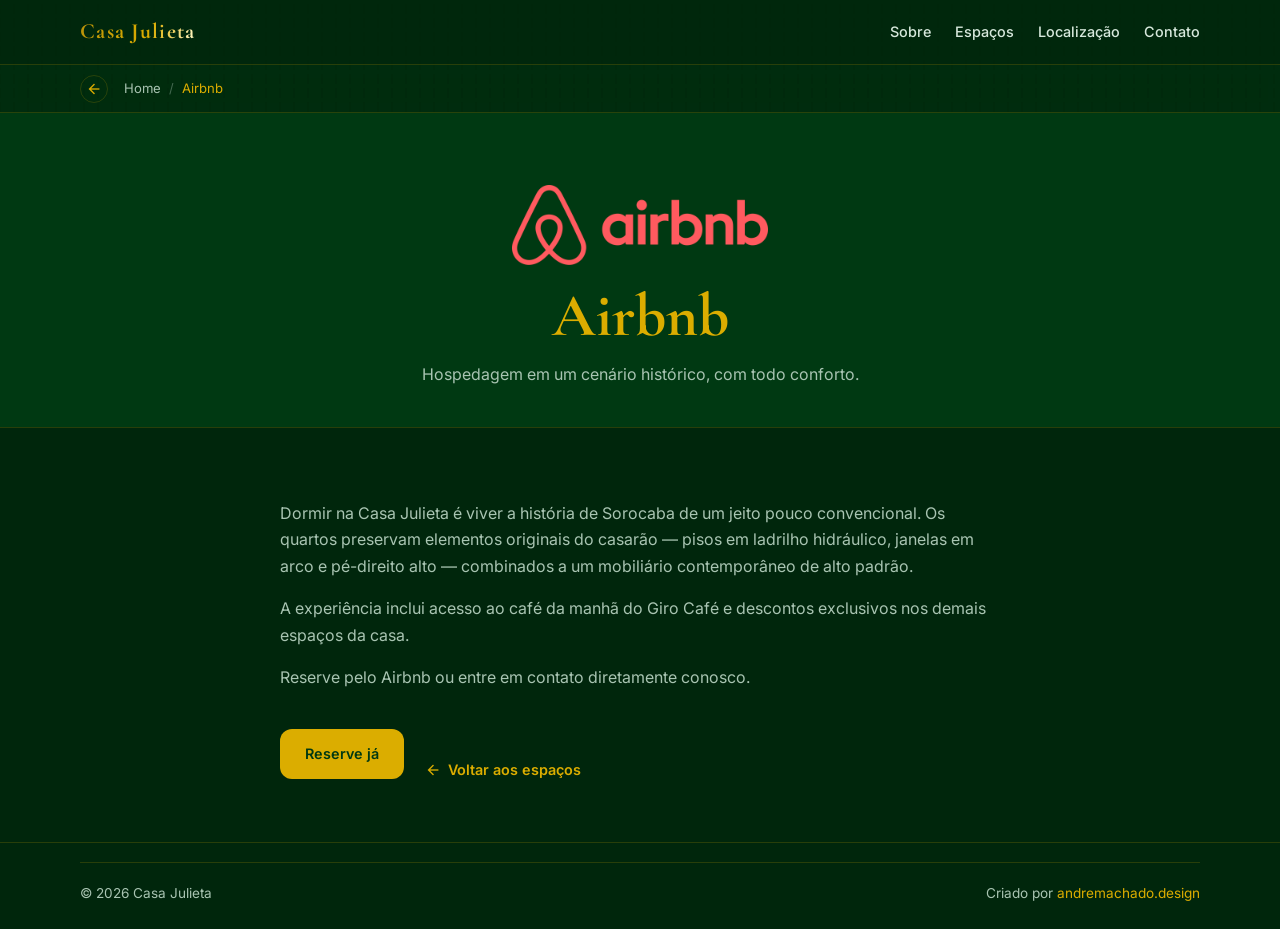
==== commit 9c96c9c2: "Back links retornam à seção específica do espaço" ====
--- a/airbnb.html
+++ b/airbnb.html
@@ -53,7 +53,7 @@
         <p>A experiência inclui acesso ao café da manhã do Giro Café e descontos exclusivos nos demais espaços da casa.</p>
         <p>Reserve pelo Airbnb ou entre em contato diretamente conosco.</p>
         <a href="https://www.airbnb.com.br/rooms/17266741?check_in=2026-04-16&check_out=2026-04-17&guests=1&adults=1&s=67&unique_share_id=8e41a47e-fdcd-4101-91ab-4ace02b88892" target="_blank" rel="noopener" class="btn btn-gold" style="margin-top:1.5rem;margin-right:1rem">Reserve já</a>
-        <a href="index.html#giro-bar" class="back-link">
+        <a href="index.html#airbnb" class="back-link">
           <span class="icon" style="font-size:18px">arrow_back</span> Voltar aos espaços
         </a>
       </div>
--- a/styles.css
+++ b/styles.css
@@ -293,12 +293,15 @@
   text-decoration: none;
   padding: 0.3rem 0.8rem;
   margin-top: 3rem;
-  transition: opacity 0.3s;
+  transition: filter 0.3s, text-shadow 0.3s;
   background: none;
   border: none;
   cursor: pointer;
 }
-.hero-cta:hover { opacity: 0.7; }
+.hero-cta:hover {
+  filter: brightness(1.5);
+  text-shadow: 0 0 12px rgba(219,173,0,0.5);
+}
 
 .hero-chevron {
   width: 28px;
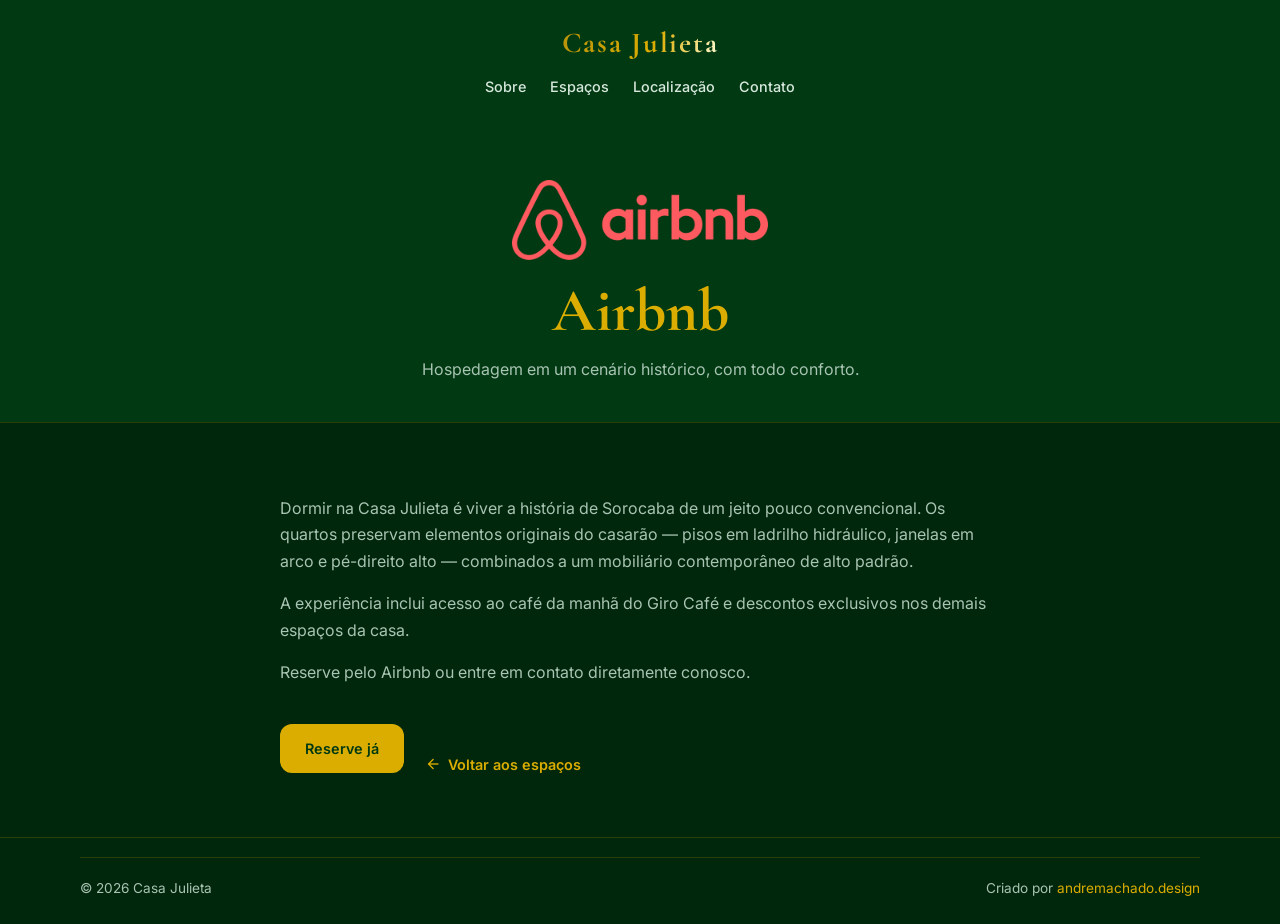
==== commit a1312bd4: "Remove cube animation, transparent header with centered logo + nav below, remove breadcrumb" ====
--- a/airbnb.html
+++ b/airbnb.html
@@ -13,11 +13,11 @@
   <canvas id="velvet-canvas"></canvas>
 
   <header class="site-header">
-    <div class="container nav-bar">
+    <div class="container header-centered">
       <a href="index.html" class="brand">Casa Julieta</a>
       <nav class="main-nav" id="nav">
         <a href="index.html#sobre">Sobre</a>
-        <a href="index.html#espacos">Espaços</a>
+        <a href="index.html#giro-bar">Espaços</a>
         <a href="index.html#localizacao">Localização</a>
         <a href="index.html#contato">Contato</a>
       </nav>
@@ -26,17 +26,6 @@
       </button>
     </div>
   </header>
-
-  <div class="breadcrumb-bar">
-    <div class="container">
-      <nav class="breadcrumb">
-        <a href="index.html" class="back-arrow"><span class="icon" style="font-size:18px">arrow_back</span></a>
-        <a href="index.html">Home</a>
-        <span class="sep">/</span>
-        <span class="current">Airbnb</span>
-      </nav>
-    </div>
-  </div>
 
   <main>
     <section class="page-hero fade-up">
--- a/styles.css
+++ b/styles.css
@@ -37,16 +37,13 @@
   position: relative;
 }
 
-/* Velvet canvas — rendered by JS behind everything */
+/* Velvet canvas — no longer used */
 #velvet-canvas {
-  position: fixed;
-  inset: 0;
-  z-index: 0;
-  pointer-events: none;
+  display: none;
 }
 
 /* Everything else sits above the canvas */
-.site-header, .site-footer, .breadcrumb-bar {
+.site-header, .site-footer {
   position: relative;
   z-index: 1;
 }
@@ -94,9 +91,14 @@
   position: sticky;
   top: 0;
   z-index: 100;
-  background: rgba(0, 38, 12, 0.92);
-  backdrop-filter: blur(14px);
-  border-bottom: 1px solid var(--border);
+  background: transparent;
+}
+
+.header-centered {
+  display: flex;
+  flex-direction: column;
+  align-items: center;
+  padding: 1.2rem 0 0.6rem;
 }
 
 .nav-bar {
@@ -109,7 +111,7 @@
 /* Brand with gold shimmer effect */
 .brand {
   font-family: "Cormorant Garamond", Georgia, serif;
-  font-size: 1.35rem;
+  font-size: 1.8rem;
   font-weight: 700;
   text-decoration: none;
   letter-spacing: 0.06em;
@@ -139,6 +141,7 @@
 .main-nav {
   display: flex;
   gap: 1.5rem;
+  margin-top: 0.5rem;
 }
 
 .main-nav a {
@@ -178,21 +181,7 @@
   transition: transform 0.3s, opacity 0.3s;
 }
 
-/* ---- Breadcrumb ---- */
-.breadcrumb-bar {
-  padding: 0.6rem 0;
-  border-bottom: 1px solid var(--border);
-  background: rgba(0, 38, 12, 0.6);
-  backdrop-filter: blur(8px);
-}
-
-.breadcrumb {
-  display: flex;
-  align-items: center;
-  gap: 0.5rem;
-  font-size: 0.82rem;
-  color: var(--muted);
-}
+/* ---- Breadcrumb (removed) ---- */
 
 .breadcrumb a {
   color: var(--muted);
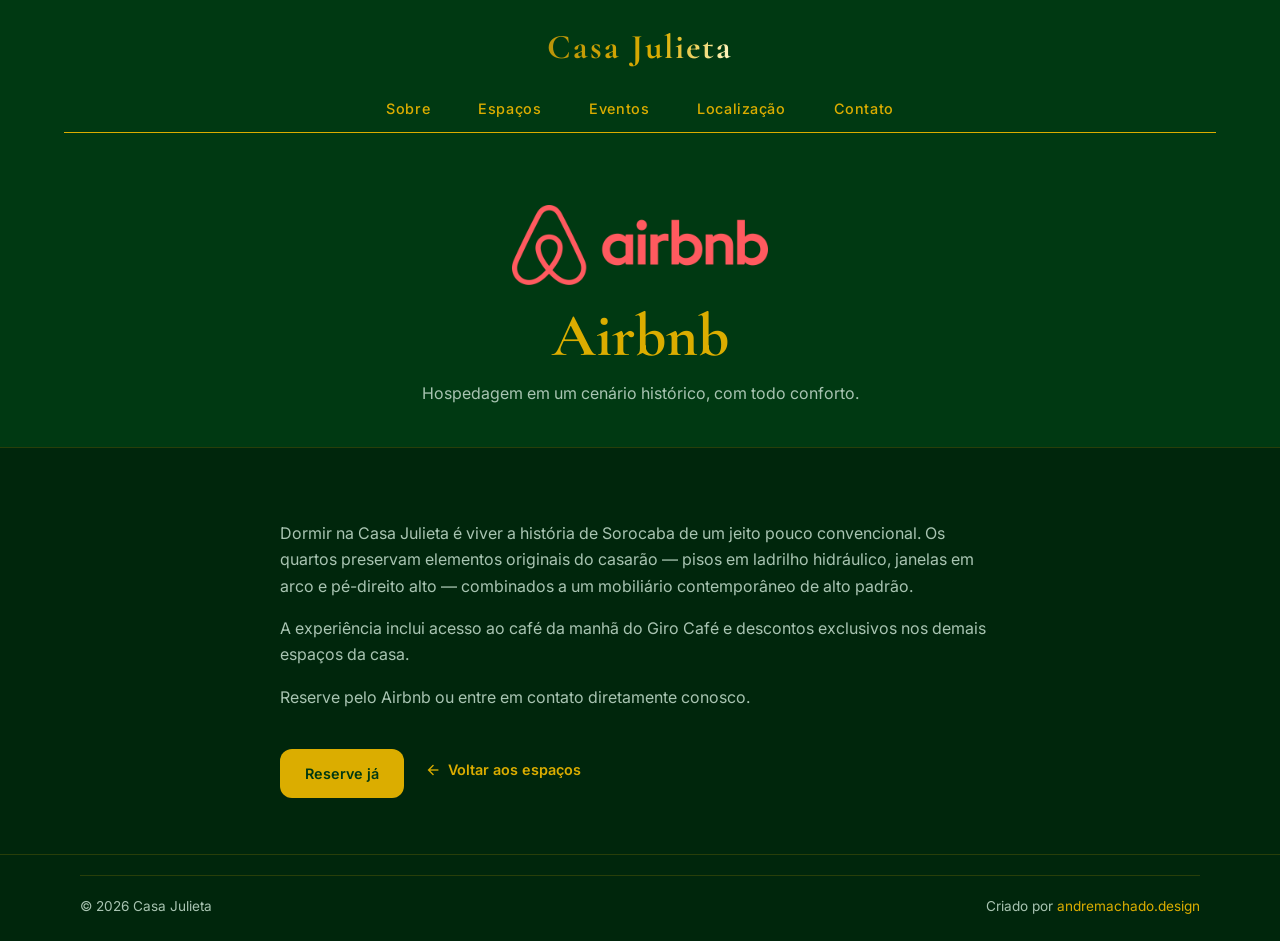
==== commit e5e7d4b5: "Nav below gold line, add Eventos, centered with wide spacing" ====
--- a/airbnb.html
+++ b/airbnb.html
@@ -15,16 +15,17 @@
   <header class="site-header">
     <div class="container header-centered">
       <a href="index.html" class="brand">Casa Julieta</a>
-      <nav class="main-nav" id="nav">
-        <a href="index.html#sobre">Sobre</a>
-        <a href="index.html#giro-bar">Espaços</a>
-        <a href="index.html#localizacao">Localização</a>
-        <a href="index.html#contato">Contato</a>
-      </nav>
-      <button class="menu-toggle" id="menuToggle" aria-label="Menu">
-        <span></span><span></span><span></span>
-      </button>
     </div>
+    <nav class="main-nav container" id="nav">
+      <a href="index.html#sobre">Sobre</a>
+      <a href="index.html#giro-bar">Espaços</a>
+      <a href="index.html#eventos">Eventos</a>
+      <a href="index.html#localizacao">Localização</a>
+      <a href="index.html#contato">Contato</a>
+    </nav>
+    <button class="menu-toggle" id="menuToggle" aria-label="Menu">
+      <span></span><span></span><span></span>
+    </button>
   </header>
 
   <main>
--- a/styles.css
+++ b/styles.css
@@ -88,30 +88,40 @@
 
 /* ---- Header ---- */
 .site-header {
-  position: sticky;
+  position: relative;
   top: 0;
   z-index: 100;
   background: transparent;
 }
 
+.site-header::after {
+  content: "";
+  display: block;
+  height: 1px;
+  background: var(--gold);
+  margin: 0 5%;
+}
+
 .header-centered {
   display: flex;
-  flex-direction: column;
+  flex-direction: row;
   align-items: center;
+  justify-content: center;
+  position: relative;
   padding: 1.2rem 0 0.6rem;
 }
 
-.nav-bar {
-  display: flex;
-  align-items: center;
-  justify-content: space-between;
-  min-height: 64px;
+.main-nav {
+  display: flex;
+  justify-content: center;
+  gap: 3rem;
+  padding: 0.7rem 0;
 }
 
 /* Brand with gold shimmer effect */
 .brand {
   font-family: "Cormorant Garamond", Georgia, serif;
-  font-size: 1.8rem;
+  font-size: 2.16rem;
   font-weight: 700;
   text-decoration: none;
   letter-spacing: 0.06em;
@@ -138,17 +148,12 @@
   100% { background-position: 100% 50%; }
 }
 
-.main-nav {
-  display: flex;
-  gap: 1.5rem;
-  margin-top: 0.5rem;
-}
-
 .main-nav a {
-  color: var(--green-soft);
+  color: var(--gold);
   text-decoration: none;
   font-weight: 500;
   font-size: 0.9rem;
+  letter-spacing: 0.04em;
   position: relative;
   transition: color 0.3s;
 }
@@ -296,6 +301,12 @@
   width: 28px;
   height: 28px;
   animation: bounceDown 2s ease-in-out infinite;
+  transition: transform 0.3s ease;
+}
+
+.hero-cta:hover .hero-chevron {
+  animation: none;
+  transform: translateY(6px);
 }
 
 @keyframes bounceDown {
@@ -338,7 +349,7 @@
   flex-wrap: wrap;
 }
 
-/* ---- Buttons with cursor-follow glow ---- */
+/* ---- Buttons ---- */
 .btn {
   display: inline-block;
   padding: 0.75rem 1.5rem;
@@ -349,23 +360,40 @@
   border: 1px solid transparent;
   cursor: pointer;
   position: relative;
-  overflow: hidden;
+  overflow: visible;
   transition: transform 0.2s ease, box-shadow 0.2s ease;
 }
 
-.btn .glow {
-  position: absolute;
-  width: 120px; height: 120px;
+/* ---- Magnetic Cursor Follower ---- */
+.cursor-follower {
+  position: fixed;
+  width: 16px;
+  height: 16px;
   border-radius: 50%;
-  background: radial-gradient(circle, rgba(255,255,255,0.55) 0%, transparent 70%);
+  border: 1.5px solid var(--gold);
   pointer-events: none;
+  z-index: 9999;
   transform: translate(-50%, -50%);
+  transition: width 0.35s cubic-bezier(0.25,1,0.5,1),
+              height 0.35s cubic-bezier(0.25,1,0.5,1),
+              background 0.35s ease,
+              border-color 0.35s ease,
+              opacity 0.25s ease;
   opacity: 0;
-  transition: opacity 0.05s;
-  mix-blend-mode: overlay;
-}
-
-.btn:hover .glow { opacity: 1; }
+  mix-blend-mode: difference;
+  background: transparent;
+}
+
+.cursor-follower.visible {
+  opacity: 1;
+}
+
+.cursor-follower.expanded {
+  width: 70px;
+  height: 70px;
+  background: rgba(219, 173, 0, 0.15);
+  border-color: var(--gold);
+}
 
 .btn-gold {
   background: var(--gold);
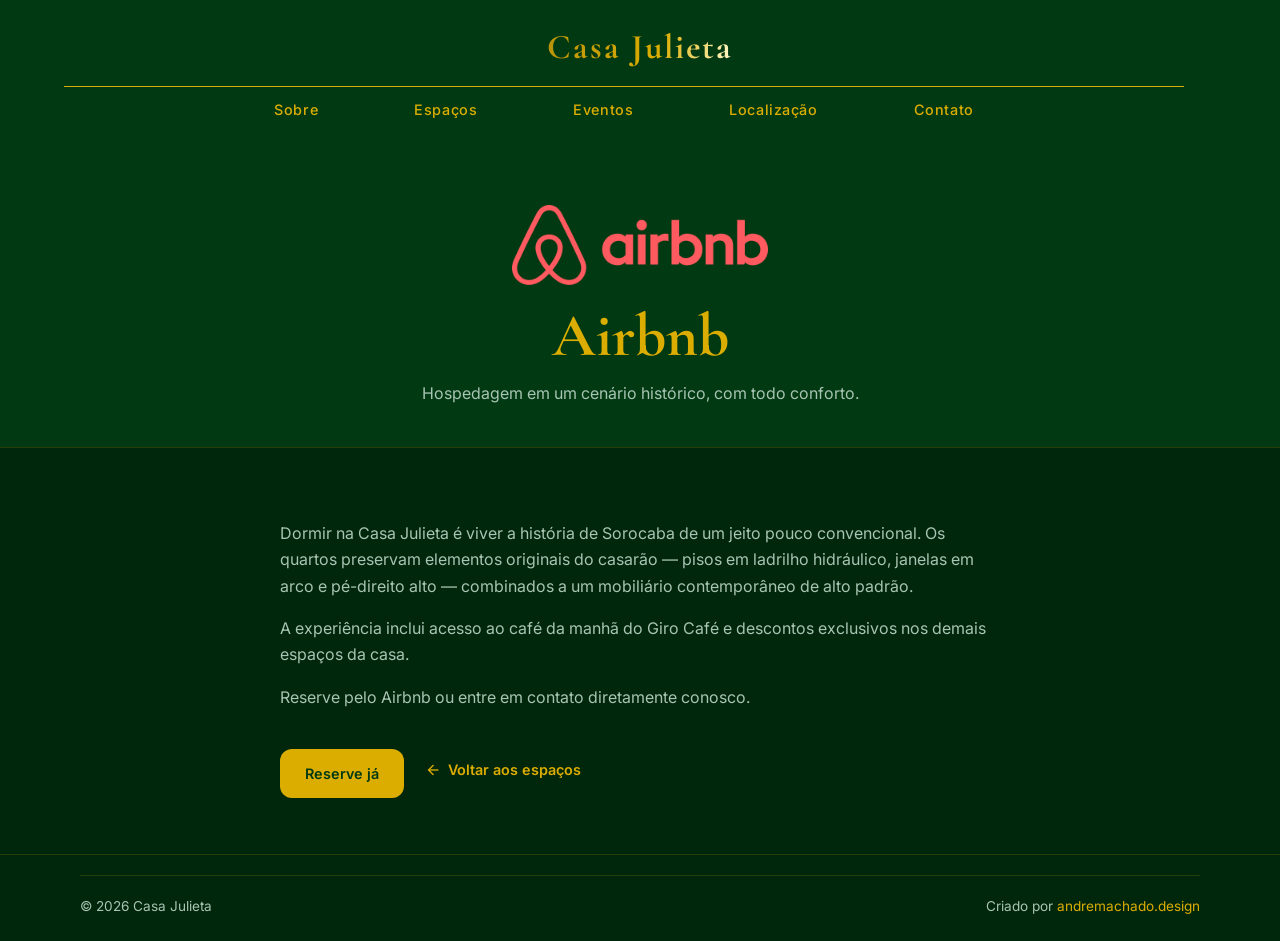
==== commit d1d16600: "Fix scroll-to-top: early head script, load event, remove leftover canvas" ====
--- a/airbnb.html
+++ b/airbnb.html
@@ -8,9 +8,12 @@
   <link rel="preconnect" href="https://fonts.gstatic.com" crossorigin />
   <link href="https://fonts.googleapis.com/css2?family=Cormorant+Garamond:wght@400;600;700&family=Inter:wght@400;500;600;700&display=swap" rel="stylesheet" />
   <link rel="stylesheet" href="styles.css" />
+  <script>
+    if ('scrollRestoration' in history) history.scrollRestoration = 'manual';
+    if (window.location.hash) history.replaceState(null, '', window.location.pathname + window.location.search);
+  </script>
 </head>
 <body>
-  <canvas id="velvet-canvas"></canvas>
 
   <header class="site-header">
     <div class="container header-centered">
--- a/styles.css
+++ b/styles.css
@@ -94,14 +94,6 @@
   background: transparent;
 }
 
-.site-header::after {
-  content: "";
-  display: block;
-  height: 1px;
-  background: var(--gold);
-  margin: 0 5%;
-}
-
 .header-centered {
   display: flex;
   flex-direction: row;
@@ -114,8 +106,10 @@
 .main-nav {
   display: flex;
   justify-content: center;
-  gap: 3rem;
+  gap: 6rem;
   padding: 0.7rem 0;
+  border-top: 1px solid var(--gold);
+  margin: 0 5%;
 }
 
 /* Brand with gold shimmer effect */
@@ -364,37 +358,6 @@
   transition: transform 0.2s ease, box-shadow 0.2s ease;
 }
 
-/* ---- Magnetic Cursor Follower ---- */
-.cursor-follower {
-  position: fixed;
-  width: 16px;
-  height: 16px;
-  border-radius: 50%;
-  border: 1.5px solid var(--gold);
-  pointer-events: none;
-  z-index: 9999;
-  transform: translate(-50%, -50%);
-  transition: width 0.35s cubic-bezier(0.25,1,0.5,1),
-              height 0.35s cubic-bezier(0.25,1,0.5,1),
-              background 0.35s ease,
-              border-color 0.35s ease,
-              opacity 0.25s ease;
-  opacity: 0;
-  mix-blend-mode: difference;
-  background: transparent;
-}
-
-.cursor-follower.visible {
-  opacity: 1;
-}
-
-.cursor-follower.expanded {
-  width: 70px;
-  height: 70px;
-  background: rgba(219, 173, 0, 0.15);
-  border-color: var(--gold);
-}
-
 .btn-gold {
   background: var(--gold);
   color: var(--green);
